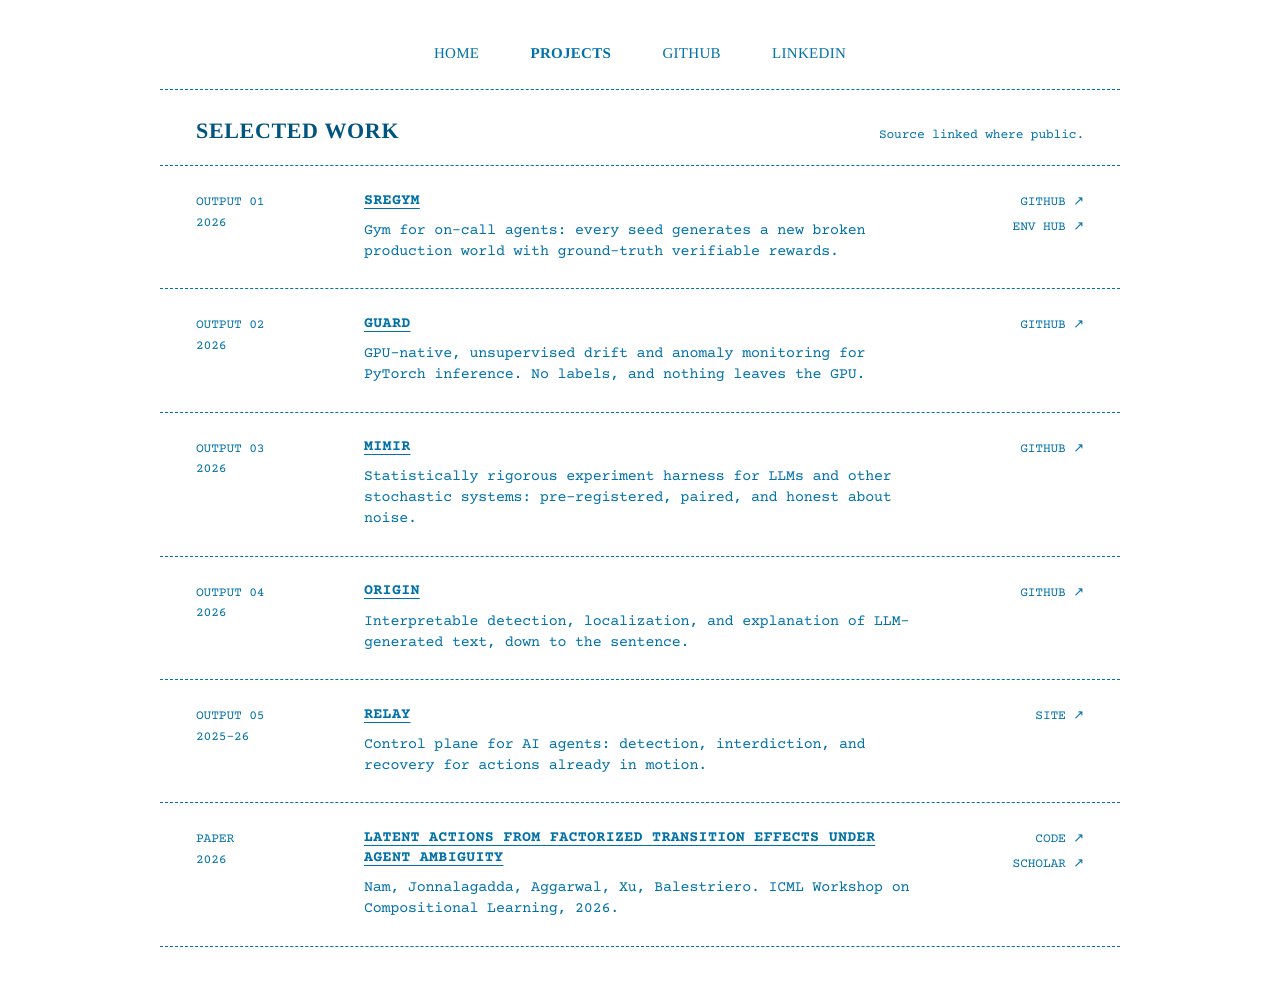
==== projects.html @ c9cc4f4c "add project pages" ====
<!DOCTYPE html>
<html lang="en">
<head>
  <meta charset="utf-8">
  <meta name="viewport" content="width=device-width, initial-scale=1">
  <title>Projects · Eric Xu</title>
  <meta name="description" content="Selected projects by Eric Xu: agent environments, ML monitoring, experiment tooling, and research.">
  <meta name="theme-color" content="#ffffff">
  <link rel="icon" href="favicon.svg" type="image/svg+xml">
  <link rel="preconnect" href="https://fonts.googleapis.com">
  <link rel="preconnect" href="https://fonts.gstatic.com" crossorigin>
  <link href="https://fonts.googleapis.com/css2?family=Courier+Prime:ital,wght@0,400;0,700;1,400&display=swap" rel="stylesheet">
  <link rel="stylesheet" href="style.css">
</head>
<body>
  <div class="page page--top">

    <nav class="nav" aria-label="Links">
      <a class="nav__link" href="/">Home</a>
      <a class="nav__link nav__link--current" href="projects.html" aria-current="page">Projects</a>
      <a class="nav__link" href="https://github.com/ericxu88" target="_blank" rel="noopener">GitHub</a>
      <a class="nav__link" href="https://linkedin.com/in/ericxu88" target="_blank" rel="noopener">LinkedIn</a>
    </nav>

    <main class="projects" aria-labelledby="projects-title">

      <header class="projects__head">
        <h1 class="projects__title" id="projects-title">Selected Work</h1>
        <p class="projects__note">Source linked where public.</p>
      </header>

      <!-- EDIT: one <li class="project"> per project. Keep descriptions to one line. -->
      <ol class="projects__list">

        <li class="project">
          <div class="project__meta"><span>Output 01</span><span>2026</span></div>
          <div class="project__body">
            <h2 class="project__name"><a href="projects/sregym.html">SREGym</a></h2>
            <p class="project__desc">Gym for on-call agents: every seed generates a new broken production world with ground-truth verifiable rewards.</p>
          </div>
          <div class="project__links">
            <a href="https://github.com/ericxu88/SREGym" target="_blank" rel="noopener">GitHub</a>
            <a href="https://app.primeintellect.ai/dashboard/environments/ericxu88/sregym-env" target="_blank" rel="noopener">Env Hub</a>
          </div>
        </li>

        <li class="project">
          <div class="project__meta"><span>Output 02</span><span>2026</span></div>
          <div class="project__body">
            <h2 class="project__name"><a href="projects/guard.html">GUARD</a></h2>
            <p class="project__desc">GPU-native, unsupervised drift and anomaly monitoring for PyTorch inference. No labels, and nothing leaves the GPU.</p>
          </div>
          <div class="project__links">
            <a href="https://github.com/ericxu88/GUARD" target="_blank" rel="noopener">GitHub</a>
          </div>
        </li>

        <li class="project">
          <div class="project__meta"><span>Output 03</span><span>2026</span></div>
          <div class="project__body">
            <h2 class="project__name"><a href="projects/mimir.html">mimir</a></h2>
            <p class="project__desc">Statistically rigorous experiment harness for LLMs and other stochastic systems: pre-registered, paired, and honest about noise.</p>
          </div>
          <div class="project__links">
            <a href="https://github.com/ericxu88/mimir" target="_blank" rel="noopener">GitHub</a>
          </div>
        </li>

        <li class="project">
          <div class="project__meta"><span>Output 04</span><span>2026</span></div>
          <div class="project__body">
            <h2 class="project__name"><a href="projects/origin.html">Origin</a></h2>
            <p class="project__desc">Interpretable detection, localization, and explanation of LLM-generated text, down to the sentence.</p>
          </div>
          <div class="project__links">
            <a href="https://github.com/ericxu88/origin" target="_blank" rel="noopener">GitHub</a>
          </div>
        </li>

        <li class="project">
          <div class="project__meta"><span>Output 05</span><span>2025-26</span></div>
          <div class="project__body">
            <h2 class="project__name"><a href="https://www.relaydev.ai" target="_blank" rel="noopener">Relay</a></h2>
            <p class="project__desc">Control plane for AI agents: detection, interdiction, and recovery for actions already in motion.</p>
          </div>
          <div class="project__links">
            <a href="https://www.relaydev.ai" target="_blank" rel="noopener">Site</a>
          </div>
        </li>

        <li class="project">
          <div class="project__meta"><span>Paper</span><span>2026</span></div>
          <div class="project__body">
            <h2 class="project__name"><a href="https://github.com/Hazel-Heejeong-Nam/lam_agent_ambiguity" target="_blank" rel="noopener">Latent Actions from Factorized Transition Effects under Agent Ambiguity</a></h2>
            <p class="project__desc">Nam, Jonnalagadda, Aggarwal, Xu, Balestriero. ICML Workshop on Compositional Learning, 2026.</p>
          </div>
          <div class="project__links">
            <a href="https://github.com/Hazel-Heejeong-Nam/lam_agent_ambiguity" target="_blank" rel="noopener">Code</a>
            <a href="https://scholar.google.com/citations?user=xnSDXe4AAAAJ" target="_blank" rel="noopener">Scholar</a>
          </div>
        </li>

      </ol>
    </main>


  </div>
</body>
</html>
---- style.css ----
/* ==========================================================================
   ericxu.xyz — business card
   Palette + type borrowed from nousresearch.com (white paper, cyanotype blue,
   Courier body, uppercase serif nav, dashed rules). Layout borrowed from
   fauzanrahman.com (phone top-left, school top-right, name centred, info
   line along the bottom).
   ========================================================================== */

:root {
  --paper:     #ffffff;
  --ink:       #0071a9;   /* nous body / link blue            */
  --ink-deep:  #00547e;   /* nous dark blue, used for the name */
  --rule:      #0071a9;

  --font-mono:  "Courier Prime", "Courier New", Courier, monospace;
  /* Nous uses the pixel-serif "Mondwest" for its nav, falling back to Times.
     Drop a licensed Mondwest .woff2 in ./fonts and uncomment the @font-face
     below to get the exact look; Times New Roman is the honest fallback. */
  --font-serif: "Mondwest", "Times New Roman", Times, serif;

  --card-width: 960px;
}

/* @font-face {
  font-family: "Mondwest";
  src: url("fonts/Mondwest-Regular.woff2") format("woff2");
  font-weight: 400 800;
  font-display: swap;
} */

*, *::before, *::after { box-sizing: border-box; }

html, body { height: 100%; }

body {
  margin: 0;
  background: var(--paper);
  color: var(--ink);
  font-family: var(--font-mono);
  font-size: 15px;
  letter-spacing: -0.2px;
  line-height: 1.4;
  -webkit-font-smoothing: antialiased;
  text-rendering: geometricPrecision;
}

::selection { background: var(--ink); color: var(--paper); }

a {
  color: inherit;
  text-decoration: none;
}
a:focus-visible {
  outline: 1px dashed var(--ink);
  outline-offset: 4px;
}

p, h1 { margin: 0; }

/* --------------------------------------------------------------------------
   Page frame
   -------------------------------------------------------------------------- */

.page {
  min-height: 100%;
  display: flex;
  flex-direction: column;
  align-items: center;
  justify-content: center;
  padding: 2.5rem clamp(1.25rem, 4vw, 3rem) 3rem;
}

/* --------------------------------------------------------------------------
   Nav — nous.com header: uppercase serif, evenly spaced, centred
   -------------------------------------------------------------------------- */

.nav {
  width: min(100%, var(--card-width));
  display: flex;
  justify-content: center;
  flex-wrap: wrap;
  gap: 0.25rem clamp(1.5rem, 4vw, 3.25rem);
  padding: 0 0 1.25rem;
  font-family: var(--font-serif);
  font-size: 15px;
  font-weight: 500;
  letter-spacing: 0.02em;
  text-transform: uppercase;
  color: var(--ink);
}

.nav__link { position: relative; padding: 0.25rem 0; }
.nav__link--current { font-weight: 800; }
.nav__link::after {
  content: "";
  position: absolute;
  left: 0; right: 0; bottom: 0;
  border-bottom: 1px solid currentColor;
  transform: scaleX(0);
  transform-origin: left;
  transition: transform 160ms ease;
}
.nav__link:hover::after,
.nav__link:focus-visible::after { transform: scaleX(1); }

/* --------------------------------------------------------------------------
   Card — sits between two dashed rules, like one nous.com section
   -------------------------------------------------------------------------- */

.card {
  width: min(100%, var(--card-width));
  min-height: min(560px, 72vh);
  display: grid;
  grid-template-rows: auto 1fr auto;
  border-top:    1px dashed var(--rule);
  border-bottom: 1px dashed var(--rule);
  padding: clamp(1.5rem, 4vw, 2.75rem) clamp(0.5rem, 3vw, 2.25rem);
}

/* Top row: phone left, school right */
.card__top {
  display: flex;
  justify-content: space-between;
  align-items: flex-start;
  gap: 2rem;
}

.card__phone {
  font-size: 15px;
  padding-top: 0.2rem;
}
.card__phone a:hover { text-decoration: underline; text-underline-offset: 3px; }

.card__school { text-align: right; }
.card__school-name {
  font-family: var(--font-serif);
  font-size: 22px;
  font-weight: 700;
  letter-spacing: 0.03em;
  text-transform: uppercase;
  line-height: 1.15;
  color: var(--ink-deep);
}
.card__school-sub {
  margin-top: 0.35rem;
  font-size: 13px;
  display: flex;
  flex-wrap: wrap;
  justify-content: flex-end;
  column-gap: 0.5rem;
  row-gap: 0.2rem;
}
.card__school-sub .group {
  display: inline-flex;
  flex-wrap: wrap;
  justify-content: flex-end;
  column-gap: 0.5rem;
  white-space: nowrap;
}

/* Centre: name + email */
.card__center {
  align-self: center;
  text-align: center;
  padding: 2.5rem 0;
}

.card__name {
  font-family: var(--font-serif);
  font-size: clamp(38px, 6.2vw, 62px);
  font-weight: 700;
  letter-spacing: 0.08em;
  text-transform: uppercase;
  line-height: 1;
  color: var(--ink-deep);
  /* nudge so the trailing tracking doesn't push it off-centre */
  padding-left: 0.08em;
}

.card__email {
  margin-top: 0.9rem;
  font-size: 17px;
}
.card__email a {
  text-decoration: underline;
  text-decoration-thickness: 1px;
  text-underline-offset: 4px;
}
.card__email a:hover { color: var(--ink-deep); }

/* Bottom row: single info line */
.card__bottom { text-align: center; }

.card__line {
  display: flex;
  flex-wrap: wrap;
  justify-content: center;
  align-items: baseline;
  column-gap: 0.75rem;
  row-gap: 0.5rem;
  font-size: 15px;
}
.card__line .group {
  display: inline-flex;
  flex-wrap: wrap;
  justify-content: center;
  align-items: baseline;
  column-gap: 0.75rem;
  row-gap: 0.5rem;
  white-space: nowrap;
}

.sep { opacity: 0.55; }
.slash { opacity: 0.55; padding: 0 0.1em; }

.card__resume {
  font-weight: 700;
  text-transform: uppercase;
  text-decoration: underline;
  text-decoration-thickness: 1px;
  text-underline-offset: 4px;
}
.card__resume:hover { color: var(--ink-deep); }


/* --------------------------------------------------------------------------
   Projects page — one nous.com-style section per project, dashed rules between
   -------------------------------------------------------------------------- */

.page--top { justify-content: flex-start; }

.projects { width: min(100%, var(--card-width)); }

.projects__head {
  display: flex;
  justify-content: space-between;
  align-items: baseline;
  gap: 1rem;
  padding: 1.75rem clamp(0.5rem, 3vw, 2.25rem) 1.25rem;
  border-top: 1px dashed var(--rule);
}
.projects__title {
  font-family: var(--font-serif);
  font-size: 22px;
  font-weight: 700;
  letter-spacing: 0.03em;
  text-transform: uppercase;
  line-height: 1.15;
  color: var(--ink-deep);
}
.projects__note { font-size: 13px; }

.projects__list {
  list-style: none;
  margin: 0;
  padding: 0;
  border-bottom: 1px dashed var(--rule);
}

.project {
  display: grid;
  grid-template-columns: 8.5rem minmax(0, 1fr) 8rem;
  column-gap: 2rem;
  padding: 1.6rem clamp(0.5rem, 3vw, 2.25rem);
  border-top: 1px dashed var(--rule);
}

.project__meta {
  display: flex;
  flex-direction: column;
  gap: 0.15rem;
  font-size: 13px;
  text-transform: uppercase;
  padding-top: 0.15rem;
}

.project__name {
  margin: 0 0 0.55rem;
  font-family: var(--font-mono);
  font-size: 15px;
  font-weight: 700;
  letter-spacing: 0.02em;
  text-transform: uppercase;
  line-height: 1.35;
  color: var(--ink);
}
.project__name a {
  text-decoration: underline;
  text-decoration-thickness: 1px;
  text-underline-offset: 4px;
}
.project__name a:hover { color: var(--ink-deep); }

.project__desc {
  font-size: 15px;
  max-width: 62ch;
}

.project__links {
  display: flex;
  flex-direction: column;
  align-items: flex-end;
  gap: 0.4rem;
  font-size: 13px;
  text-transform: uppercase;
  padding-top: 0.15rem;
}
.project__links a::after { content: " \2197"; }
.project__links a:hover { text-decoration: underline; text-underline-offset: 3px; }

@media (max-width: 760px) {
  .project { grid-template-columns: 1fr; row-gap: 0.6rem; }
  .project__meta { flex-direction: row; gap: 0.9rem; }
  .project__links { flex-direction: row; align-items: center; gap: 1.25rem; padding-top: 0.2rem; }
}

/* --------------------------------------------------------------------------
   Project pages — paper-style header, figure + abstract, labelled sections
   -------------------------------------------------------------------------- */

.paper { width: min(100%, var(--card-width)); }

.paper__head {
  text-align: center;
  padding: 2.5rem clamp(0.5rem, 3vw, 2.25rem) 2rem;
  border-top: 1px dashed var(--rule);
  border-bottom: 1px dashed var(--rule);
}
.paper__kicker {
  font-size: 12px;
  letter-spacing: 0.08em;
  text-transform: uppercase;
}
.paper__title {
  margin-top: 0.9rem;
  font-family: var(--font-serif);
  font-size: clamp(30px, 4.6vw, 46px);
  font-weight: 700;
  letter-spacing: 0.06em;
  text-transform: uppercase;
  line-height: 1.05;
  color: var(--ink-deep);
  padding-left: 0.06em;
}
.paper__sub {
  margin: 0.9rem auto 0;
  max-width: 58ch;
  font-size: 15px;
}
.paper__byline {
  margin-top: 1.1rem;
  font-size: 13px;
}
.paper__meta {
  margin-top: 0.35rem;
  font-size: 12px;
  letter-spacing: 0.06em;
  text-transform: uppercase;
}
.paper__byline .dot, .paper__meta .dot { opacity: 0.55; padding: 0 0.35rem; }
.paper__links {
  margin-top: 1.25rem;
  display: flex;
  justify-content: center;
  flex-wrap: wrap;
  gap: 0.5rem 1.75rem;
  font-size: 13px;
  text-transform: uppercase;
}
.paper__links a::after { content: " \2197"; }
.paper__links a:hover { text-decoration: underline; text-underline-offset: 3px; }

/* Hero: figure on the left, abstract on the right (nous.com section layout) */
.paper__hero {
  display: grid;
  grid-template-columns: minmax(0, 5fr) minmax(0, 7fr);
  column-gap: 2.5rem;
  row-gap: 1.5rem;
  align-items: start;
  padding: 2rem clamp(0.5rem, 3vw, 2.25rem);
  border-bottom: 1px dashed var(--rule);
}

.fig { margin: 0; }
.fig img { display: block; width: 100%; height: auto; }
/* black line art on white -> blue line art on white */
.fig__ink { background: var(--ink); }
.fig__ink img { mix-blend-mode: lighten; }
/* dark UI screenshot -> cyanotype */
.fig--cyan img {
  filter: grayscale(1) sepia(1) hue-rotate(172deg) saturate(2.4) brightness(1.05);
  border: 1px dashed var(--rule);
}
.fig figcaption {
  margin-top: 0.6rem;
  font-size: 12px;
  line-height: 1.45;
}
.fig .code {
  margin: 0;
  font-size: 12px;
}

/* Sections: label column + body column */
.sec {
  display: grid;
  grid-template-columns: 11rem minmax(0, 1fr);
  column-gap: 2.5rem;
  row-gap: 0.75rem;
  padding: 1.9rem clamp(0.5rem, 3vw, 2.25rem);
  border-bottom: 1px dashed var(--rule);
}
.sec__title, .hero__title {
  margin: 0;
  font-family: var(--font-mono);
  font-size: 13px;
  font-weight: 700;
  letter-spacing: 0.04em;
  text-transform: uppercase;
  line-height: 1.4;
  color: var(--ink);
}
.sec__title > span, .hero__title > span {
  text-decoration: underline;
  text-decoration-thickness: 1px;
  text-underline-offset: 4px;
}
.hero__title { margin-bottom: 0.9rem; }
.sec__body { font-size: 15px; }
.sec__body p, .sec__body ul { max-width: 66ch; }
.sec__body p + p, .sec__body p + ul, .sec__body ul + p, .sec__body p + .code, .sec__body .code + p,
.sec__body p + .tbl, .sec__body .tbl + p, .sec__body p + figure, .sec__body figure + p, .sec__body ul + .code,
.sec__body .code + .code, .sec__body .tbl + .tbl, .sec__body ul + .tbl, .sec__body .tbl + ul { margin-top: 1rem; }
.sec__body ul { margin: 0; padding-left: 1.15rem; }
.sec__body li + li { margin-top: 0.45rem; }
.sec__body a {
  text-decoration: underline;
  text-decoration-thickness: 1px;
  text-underline-offset: 3px;
}
.sec__body a:hover { color: var(--ink-deep); }
.sec__body code {
  font-family: var(--font-mono);
  font-size: 0.95em;
  background: rgba(0, 113, 169, 0.08);
  padding: 0 0.3em;
}

.code {
  margin: 0;
  padding: 0.9rem 1rem;
  border: 1px dashed var(--rule);
  font-family: var(--font-mono);
  font-size: 12.5px;
  line-height: 1.5;
  white-space: pre;
  overflow-x: auto;
  color: var(--ink);
  letter-spacing: 0;
}

.tbl {
  width: 100%;
  border-collapse: collapse;
  font-size: 13px;
}
.tbl th, .tbl td {
  text-align: left;
  vertical-align: top;
  padding: 0.45rem 0.75rem 0.45rem 0;
  border-bottom: 1px dashed rgba(0, 113, 169, 0.4);
}
.tbl th {
  font-size: 11px;
  letter-spacing: 0.06em;
  text-transform: uppercase;
  font-weight: 700;
}
.tbl td.num { white-space: nowrap; }
.tbl-wrap { overflow-x: auto; }

.paper__foot {
  padding: 1.5rem clamp(0.5rem, 3vw, 2.25rem) 0;
  font-size: 13px;
  text-transform: uppercase;
}
.paper__foot a:hover { text-decoration: underline; text-underline-offset: 3px; }

@media (max-width: 760px) {
  .paper__hero { grid-template-columns: minmax(0, 1fr); }
  .sec { grid-template-columns: minmax(0, 1fr); row-gap: 0.6rem; }
}

/* --------------------------------------------------------------------------
   Mid widths — bottom line becomes two centred rows, no dangling separator
   -------------------------------------------------------------------------- */

@media (max-width: 980px) {
  .card__line { flex-direction: column; align-items: center; }
  .card__line .sep--group { display: none; }
}

/* --------------------------------------------------------------------------
   Small screens — everything stacks and centres
   -------------------------------------------------------------------------- */

@media (max-width: 640px) {
  .card {
    min-height: min(500px, 68vh);
    padding-inline: 0.25rem;
  }
  .card__top {
    flex-direction: column;
    align-items: center;
    text-align: center;
    gap: 1rem;
  }
  .card__school { text-align: center; }
  .card__school-name { font-size: 20px; }
  .card__school-sub { flex-direction: column; align-items: center; }
  .card__school-sub .group { justify-content: center; }
  .card__school-sub .sep--group { display: none; }
  .card__center { padding: 2rem 0; }
  .card__line .group { flex-direction: column; align-items: center; }
  .card__line .sep { display: none; }
  .projects__head { flex-direction: column; align-items: flex-start; gap: 0.35rem; }
}

@media (prefers-reduced-motion: reduce) {
  .nav__link::after { transition: none; }
}

@media print {
  .nav { display: none; }
  .page { padding: 0; min-height: auto; }
  .card { min-height: 3.5in; }
}
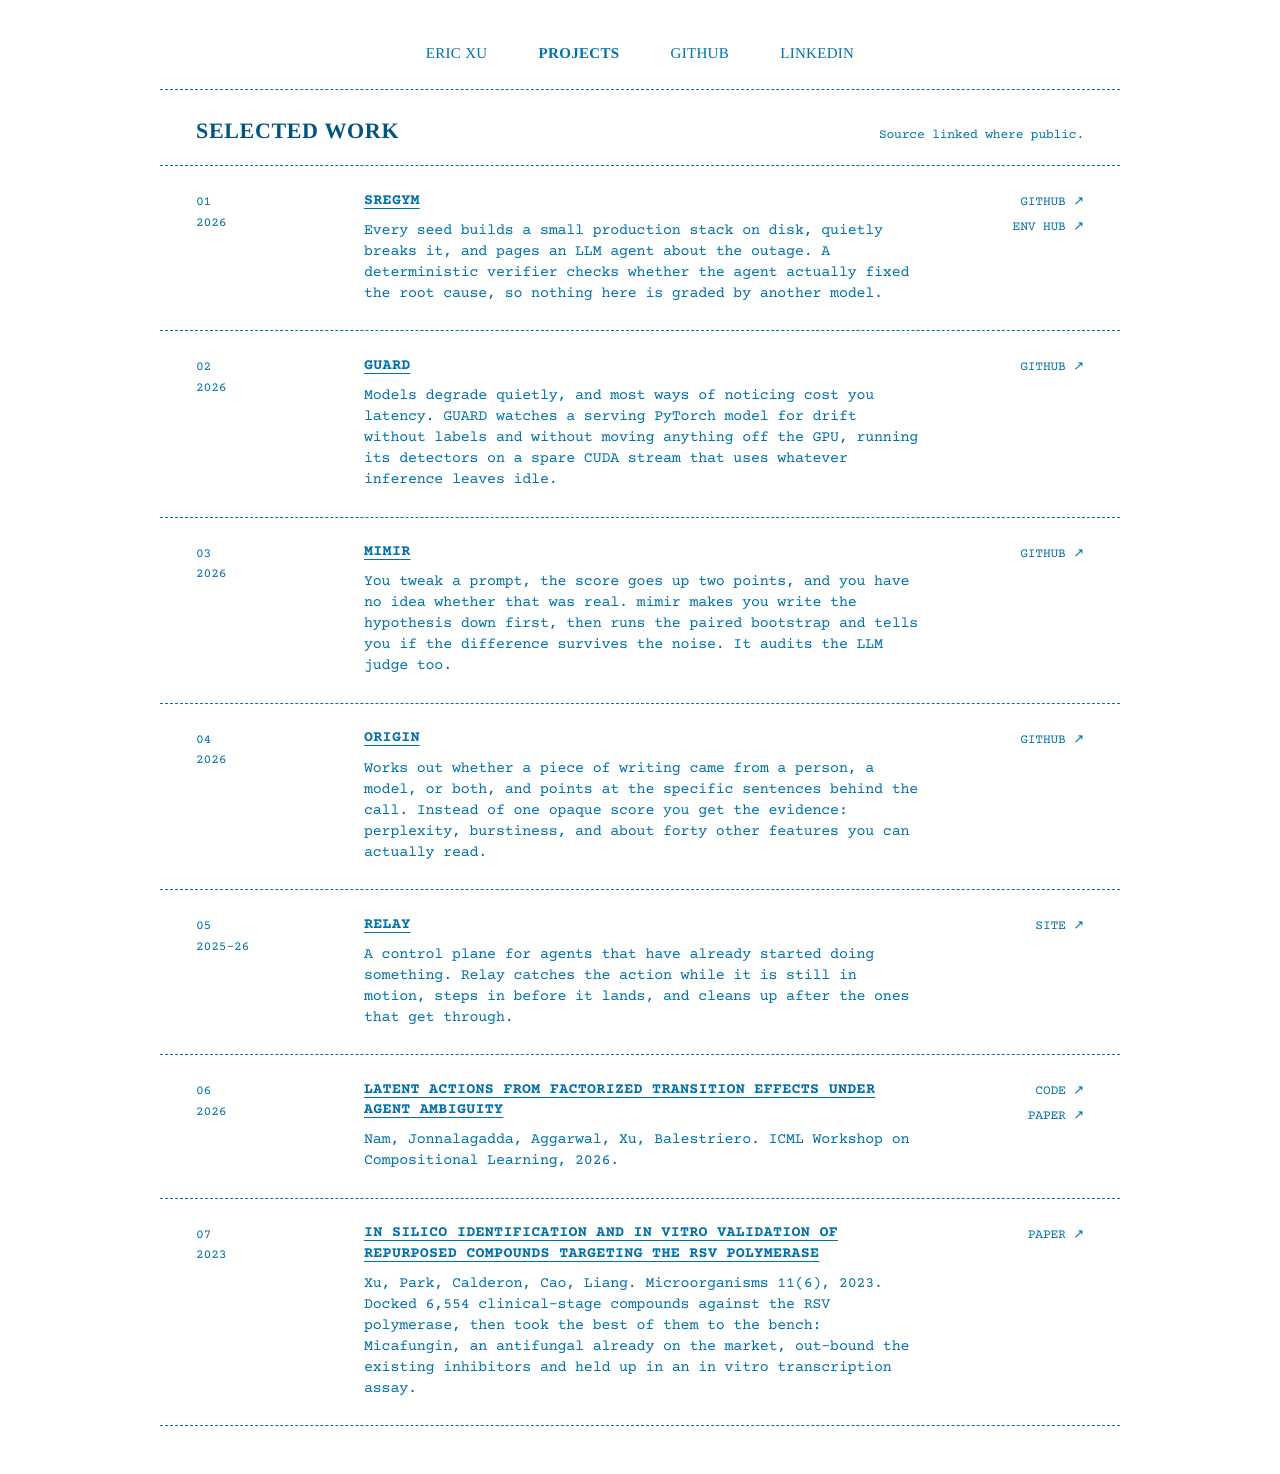
==== commit 3c0651b3: "Fix" ====
--- a/projects.html
+++ b/projects.html
@@ -16,7 +16,7 @@
   <div class="page page--top">
 
     <nav class="nav" aria-label="Links">
-      <a class="nav__link" href="/">Home</a>
+      <a class="nav__link" href="/">Eric Xu</a>
       <a class="nav__link nav__link--current" href="projects.html" aria-current="page">Projects</a>
       <a class="nav__link" href="https://github.com/ericxu88" target="_blank" rel="noopener">GitHub</a>
       <a class="nav__link" href="https://linkedin.com/in/ericxu88" target="_blank" rel="noopener">LinkedIn</a>
@@ -29,14 +29,14 @@
         <p class="projects__note">Source linked where public.</p>
       </header>
 
-      <!-- EDIT: one <li class="project"> per project. Keep descriptions to one line. -->
+      <!-- EDIT: one <li class="project"> per project. -->
       <ol class="projects__list">
 
         <li class="project">
-          <div class="project__meta"><span>Output 01</span><span>2026</span></div>
+          <div class="project__meta"><span>01</span><span>2026</span></div>
           <div class="project__body">
             <h2 class="project__name"><a href="projects/sregym.html">SREGym</a></h2>
-            <p class="project__desc">Gym for on-call agents: every seed generates a new broken production world with ground-truth verifiable rewards.</p>
+            <p class="project__desc">Every seed builds a small production stack on disk, quietly breaks it, and pages an LLM agent about the outage. A deterministic verifier checks whether the agent actually fixed the root cause, so nothing here is graded by another model.</p>
           </div>
           <div class="project__links">
             <a href="https://github.com/ericxu88/SREGym" target="_blank" rel="noopener">GitHub</a>
@@ -45,10 +45,10 @@
         </li>
 
         <li class="project">
-          <div class="project__meta"><span>Output 02</span><span>2026</span></div>
+          <div class="project__meta"><span>02</span><span>2026</span></div>
           <div class="project__body">
             <h2 class="project__name"><a href="projects/guard.html">GUARD</a></h2>
-            <p class="project__desc">GPU-native, unsupervised drift and anomaly monitoring for PyTorch inference. No labels, and nothing leaves the GPU.</p>
+            <p class="project__desc">Models degrade quietly, and most ways of noticing cost you latency. GUARD watches a serving PyTorch model for drift without labels and without moving anything off the GPU, running its detectors on a spare CUDA stream that uses whatever inference leaves idle.</p>
           </div>
           <div class="project__links">
             <a href="https://github.com/ericxu88/GUARD" target="_blank" rel="noopener">GitHub</a>
@@ -56,10 +56,10 @@
         </li>
 
         <li class="project">
-          <div class="project__meta"><span>Output 03</span><span>2026</span></div>
+          <div class="project__meta"><span>03</span><span>2026</span></div>
           <div class="project__body">
             <h2 class="project__name"><a href="projects/mimir.html">mimir</a></h2>
-            <p class="project__desc">Statistically rigorous experiment harness for LLMs and other stochastic systems: pre-registered, paired, and honest about noise.</p>
+            <p class="project__desc">You tweak a prompt, the score goes up two points, and you have no idea whether that was real. mimir makes you write the hypothesis down first, then runs the paired bootstrap and tells you if the difference survives the noise. It audits the LLM judge too.</p>
           </div>
           <div class="project__links">
             <a href="https://github.com/ericxu88/mimir" target="_blank" rel="noopener">GitHub</a>
@@ -67,10 +67,10 @@
         </li>
 
         <li class="project">
-          <div class="project__meta"><span>Output 04</span><span>2026</span></div>
+          <div class="project__meta"><span>04</span><span>2026</span></div>
           <div class="project__body">
             <h2 class="project__name"><a href="projects/origin.html">Origin</a></h2>
-            <p class="project__desc">Interpretable detection, localization, and explanation of LLM-generated text, down to the sentence.</p>
+            <p class="project__desc">Works out whether a piece of writing came from a person, a model, or both, and points at the specific sentences behind the call. Instead of one opaque score you get the evidence: perplexity, burstiness, and about forty other features you can actually read.</p>
           </div>
           <div class="project__links">
             <a href="https://github.com/ericxu88/origin" target="_blank" rel="noopener">GitHub</a>
@@ -78,10 +78,10 @@
         </li>
 
         <li class="project">
-          <div class="project__meta"><span>Output 05</span><span>2025-26</span></div>
+          <div class="project__meta"><span>05</span><span>2025-26</span></div>
           <div class="project__body">
             <h2 class="project__name"><a href="https://www.relaydev.ai" target="_blank" rel="noopener">Relay</a></h2>
-            <p class="project__desc">Control plane for AI agents: detection, interdiction, and recovery for actions already in motion.</p>
+            <p class="project__desc">A control plane for agents that have already started doing something. Relay catches the action while it is still in motion, steps in before it lands, and cleans up after the ones that get through.</p>
           </div>
           <div class="project__links">
             <a href="https://www.relaydev.ai" target="_blank" rel="noopener">Site</a>
@@ -89,14 +89,25 @@
         </li>
 
         <li class="project">
-          <div class="project__meta"><span>Paper</span><span>2026</span></div>
+          <div class="project__meta"><span>06</span><span>2026</span></div>
           <div class="project__body">
-            <h2 class="project__name"><a href="https://github.com/Hazel-Heejeong-Nam/lam_agent_ambiguity" target="_blank" rel="noopener">Latent Actions from Factorized Transition Effects under Agent Ambiguity</a></h2>
+            <h2 class="project__name"><a href="https://arxiv.org/abs/2606.30544" target="_blank" rel="noopener">Latent Actions from Factorized Transition Effects under Agent Ambiguity</a></h2>
             <p class="project__desc">Nam, Jonnalagadda, Aggarwal, Xu, Balestriero. ICML Workshop on Compositional Learning, 2026.</p>
           </div>
           <div class="project__links">
             <a href="https://github.com/Hazel-Heejeong-Nam/lam_agent_ambiguity" target="_blank" rel="noopener">Code</a>
-            <a href="https://scholar.google.com/citations?user=xnSDXe4AAAAJ" target="_blank" rel="noopener">Scholar</a>
+            <a href="https://arxiv.org/abs/2606.30544" target="_blank" rel="noopener">Paper</a>
+          </div>
+        </li>
+
+        <li class="project">
+          <div class="project__meta"><span>07</span><span>2023</span></div>
+          <div class="project__body">
+            <h2 class="project__name"><a href="https://pubmed.ncbi.nlm.nih.gov/37375110/" target="_blank" rel="noopener">In Silico Identification and In Vitro Validation of Repurposed Compounds Targeting the RSV Polymerase</a></h2>
+            <p class="project__desc">Xu, Park, Calderon, Cao, Liang. Microorganisms 11(6), 2023. Docked 6,554 clinical-stage compounds against the RSV polymerase, then took the best of them to the bench: Micafungin, an antifungal already on the market, out-bound the existing inhibitors and held up in an in vitro transcription assay.</p>
+          </div>
+          <div class="project__links">
+            <a href="https://pubmed.ncbi.nlm.nih.gov/37375110/" target="_blank" rel="noopener">Paper</a>
           </div>
         </li>
 
--- a/style.css
+++ b/style.css
@@ -315,14 +315,20 @@
 }
 
 /* --------------------------------------------------------------------------
-   Project pages — paper-style header, figure + abstract, labelled sections
+   Project pages. One centred reading column with wide margins. Serif for
+   running text and headings, mono for labels, tables, code and captions.
    -------------------------------------------------------------------------- */
 
-.paper { width: min(100%, var(--card-width)); }
+.paper {
+  width: min(100%, var(--card-width));
+  --font-body: var(--font-serif);
+  --col: 620px;    /* reading column */
+  --col-wide: 780px; /* tables, figures, code */
+}
 
 .paper__head {
   text-align: center;
-  padding: 2.5rem clamp(0.5rem, 3vw, 2.25rem) 2rem;
+  padding: 2.75rem 1rem 2.5rem;
   border-top: 1px dashed var(--rule);
   border-bottom: 1px dashed var(--rule);
 }
@@ -332,7 +338,7 @@
   text-transform: uppercase;
 }
 .paper__title {
-  margin-top: 0.9rem;
+  margin-top: 0.8rem;
   font-family: var(--font-serif);
   font-size: clamp(30px, 4.6vw, 46px);
   font-weight: 700;
@@ -343,23 +349,24 @@
   padding-left: 0.06em;
 }
 .paper__sub {
-  margin: 0.9rem auto 0;
-  max-width: 58ch;
-  font-size: 15px;
-}
-.paper__byline {
-  margin-top: 1.1rem;
-  font-size: 13px;
-}
+  margin: 1rem auto 0;
+  max-width: 44ch;
+  font-family: var(--font-body);
+  font-size: 19px;
+  line-height: 1.35;
+  letter-spacing: 0;
+  color: var(--ink-deep);
+}
+.paper__byline { margin-top: 1.25rem; font-size: 13px; }
 .paper__meta {
-  margin-top: 0.35rem;
+  margin-top: 0.3rem;
   font-size: 12px;
   letter-spacing: 0.06em;
   text-transform: uppercase;
 }
 .paper__byline .dot, .paper__meta .dot { opacity: 0.55; padding: 0 0.35rem; }
 .paper__links {
-  margin-top: 1.25rem;
+  margin-top: 1.4rem;
   display: flex;
   justify-content: center;
   flex-wrap: wrap;
@@ -370,125 +377,185 @@
 .paper__links a::after { content: " \2197"; }
 .paper__links a:hover { text-decoration: underline; text-underline-offset: 3px; }
 
-/* Hero: figure on the left, abstract on the right (nous.com section layout) */
-.paper__hero {
-  display: grid;
-  grid-template-columns: minmax(0, 5fr) minmax(0, 7fr);
-  column-gap: 2.5rem;
-  row-gap: 1.5rem;
-  align-items: start;
-  padding: 2rem clamp(0.5rem, 3vw, 2.25rem);
+/* Column helpers */
+.col, .col-wide { margin-left: auto; margin-right: auto; padding-left: 1rem; padding-right: 1rem; }
+.col { max-width: calc(var(--col) + 2rem); }
+.col-wide { max-width: calc(var(--col-wide) + 2rem); }
+
+/* Sections */
+.sec {
+  padding: 2.75rem 0;
   border-bottom: 1px dashed var(--rule);
 }
+.sec--hero { padding-top: 2.5rem; }
+
+.h2 {
+  margin: 0 0 1.25rem;
+  display: flex;
+  align-items: baseline;
+  gap: 1rem;
+  font-family: var(--font-serif);
+  font-size: 23px;
+  font-weight: 700;
+  letter-spacing: 0.06em;
+  text-transform: uppercase;
+  line-height: 1.2;
+  color: var(--ink-deep);
+}
+.h2 .num {
+  font-family: var(--font-mono);
+  font-size: 12px;
+  font-weight: 400;
+  letter-spacing: 0.08em;
+  color: var(--ink);
+}
+.h3 {
+  margin: 2rem 0 0.6rem;
+  font-family: var(--font-serif);
+  font-size: 18px;
+  font-weight: 700;
+  line-height: 1.3;
+  letter-spacing: 0;
+  color: var(--ink-deep);
+}
+.h2 + .h3 { margin-top: 0.25rem; }
+
+/* Running text */
+.prose {
+  font-family: var(--font-body);
+  font-size: 17px;
+  line-height: 1.65;
+  letter-spacing: 0;
+  color: var(--ink-deep);
+}
+.prose p + p, .prose ul + p, .prose p + ul { margin-top: 1.1rem; }
+.prose ul { margin: 0; padding-left: 1.2rem; }
+.prose li + li { margin-top: 0.5rem; }
+.prose a {
+  text-decoration: underline;
+  text-decoration-thickness: 1px;
+  text-underline-offset: 3px;
+}
+.prose a:hover { color: var(--ink); }
+.prose code {
+  font-family: var(--font-mono);
+  font-size: 0.82em;
+  color: var(--ink);
+}
+.note {
+  font-family: var(--font-mono);
+  font-size: 12px;
+  line-height: 1.5;
+  letter-spacing: -0.2px;
+  color: var(--ink);
+}
+
+/* Figures, tables, code get the wide column and vertical room */
+.block { margin-top: 1.5rem; margin-bottom: 1.5rem; }
+.block + .prose, .block + .h3 { margin-top: 1.5rem; }
+.sec > .block:first-child { margin-top: 0; }
 
 .fig { margin: 0; }
 .fig img { display: block; width: 100%; height: auto; }
-/* black line art on white -> blue line art on white */
 .fig__ink { background: var(--ink); }
 .fig__ink img { mix-blend-mode: lighten; }
-/* dark UI screenshot -> cyanotype */
 .fig--cyan img {
   filter: grayscale(1) sepia(1) hue-rotate(172deg) saturate(2.4) brightness(1.05);
   border: 1px dashed var(--rule);
 }
+.fig--narrow { max-width: 440px; margin: 0 auto; }
 .fig figcaption {
-  margin-top: 0.6rem;
+  margin-top: 0.8rem;
+  font-family: var(--font-mono);
   font-size: 12px;
-  line-height: 1.45;
-}
-.fig .code {
-  margin: 0;
-  font-size: 12px;
-}
-
-/* Sections: label column + body column */
-.sec {
-  display: grid;
-  grid-template-columns: 11rem minmax(0, 1fr);
-  column-gap: 2.5rem;
-  row-gap: 0.75rem;
-  padding: 1.9rem clamp(0.5rem, 3vw, 2.25rem);
-  border-bottom: 1px dashed var(--rule);
-}
-.sec__title, .hero__title {
-  margin: 0;
-  font-family: var(--font-mono);
-  font-size: 13px;
-  font-weight: 700;
-  letter-spacing: 0.04em;
-  text-transform: uppercase;
-  line-height: 1.4;
-  color: var(--ink);
-}
-.sec__title > span, .hero__title > span {
-  text-decoration: underline;
-  text-decoration-thickness: 1px;
-  text-underline-offset: 4px;
-}
-.hero__title { margin-bottom: 0.9rem; }
-.sec__body { font-size: 15px; }
-.sec__body p, .sec__body ul { max-width: 66ch; }
-.sec__body p + p, .sec__body p + ul, .sec__body ul + p, .sec__body p + .code, .sec__body .code + p,
-.sec__body p + .tbl, .sec__body .tbl + p, .sec__body p + figure, .sec__body figure + p, .sec__body ul + .code,
-.sec__body .code + .code, .sec__body .tbl + .tbl, .sec__body ul + .tbl, .sec__body .tbl + ul { margin-top: 1rem; }
-.sec__body ul { margin: 0; padding-left: 1.15rem; }
-.sec__body li + li { margin-top: 0.45rem; }
-.sec__body a {
-  text-decoration: underline;
-  text-decoration-thickness: 1px;
-  text-underline-offset: 3px;
-}
-.sec__body a:hover { color: var(--ink-deep); }
-.sec__body code {
-  font-family: var(--font-mono);
-  font-size: 0.95em;
-  background: rgba(0, 113, 169, 0.08);
-  padding: 0 0.3em;
-}
+  line-height: 1.5;
+  letter-spacing: -0.2px;
+  color: var(--ink);
+  text-align: center;
+}
+.fig .code { margin: 0; font-size: 12px; }
+.diagram { display: block; width: 100%; height: auto; color: var(--ink); }
 
 .code {
   margin: 0;
-  padding: 0.9rem 1rem;
+  padding: 1rem 1.15rem;
   border: 1px dashed var(--rule);
   font-family: var(--font-mono);
   font-size: 12.5px;
-  line-height: 1.5;
+  line-height: 1.6;
   white-space: pre;
   overflow-x: auto;
   color: var(--ink);
   letter-spacing: 0;
 }
 
+.tbl-wrap { overflow-x: auto; }
 .tbl {
   width: 100%;
   border-collapse: collapse;
+  font-family: var(--font-mono);
   font-size: 13px;
+  line-height: 1.45;
+  letter-spacing: -0.2px;
+  color: var(--ink);
 }
 .tbl th, .tbl td {
   text-align: left;
   vertical-align: top;
-  padding: 0.45rem 0.75rem 0.45rem 0;
-  border-bottom: 1px dashed rgba(0, 113, 169, 0.4);
-}
-.tbl th {
+  padding: 0.65rem 1.5rem 0.65rem 0;
+  border-bottom: 1px solid rgba(0, 113, 169, 0.22);
+}
+.tbl th:last-child, .tbl td:last-child { padding-right: 0; }
+.tbl thead th {
   font-size: 11px;
-  letter-spacing: 0.06em;
-  text-transform: uppercase;
-  font-weight: 700;
-}
+  letter-spacing: 0.08em;
+  text-transform: uppercase;
+  font-weight: 700;
+  border-bottom: 1px solid var(--ink);
+}
+.tbl tbody tr:last-child td { border-bottom: 0; }
 .tbl td.num { white-space: nowrap; }
-.tbl-wrap { overflow-x: auto; }
+.tbl td.key { white-space: nowrap; font-weight: 700; }
+.tbl code { font: inherit; }
+.tbl--wide { min-width: 34rem; }
+.tbl--mid { min-width: 26rem; }
+.tbl caption {
+  caption-side: bottom;
+  text-align: left;
+  padding-top: 0.75rem;
+  font-size: 12px;
+  letter-spacing: -0.2px;
+}
+
+/* small inline bar: <span class="bar" style="--v:58"></span> */
+.bar {
+  display: inline-block;
+  width: 56px;
+  height: 6px;
+  margin-right: 0.5rem;
+  vertical-align: middle;
+  background: rgba(0, 113, 169, 0.15);
+  position: relative;
+}
+.bar::after {
+  content: "";
+  position: absolute;
+  inset: 0;
+  width: calc(var(--v) * 1%);
+  background: var(--ink);
+}
 
 .paper__foot {
-  padding: 1.5rem clamp(0.5rem, 3vw, 2.25rem) 0;
+  padding: 1.75rem 1rem 0;
   font-size: 13px;
   text-transform: uppercase;
 }
 .paper__foot a:hover { text-decoration: underline; text-underline-offset: 3px; }
 
-@media (max-width: 760px) {
-  .paper__hero { grid-template-columns: minmax(0, 1fr); }
-  .sec { grid-template-columns: minmax(0, 1fr); row-gap: 0.6rem; }
+@media (max-width: 640px) {
+  .sec { padding: 2.25rem 0; }
+  .h2 { font-size: 20px; }
+  .prose { font-size: 16px; }
 }
 
 /* --------------------------------------------------------------------------
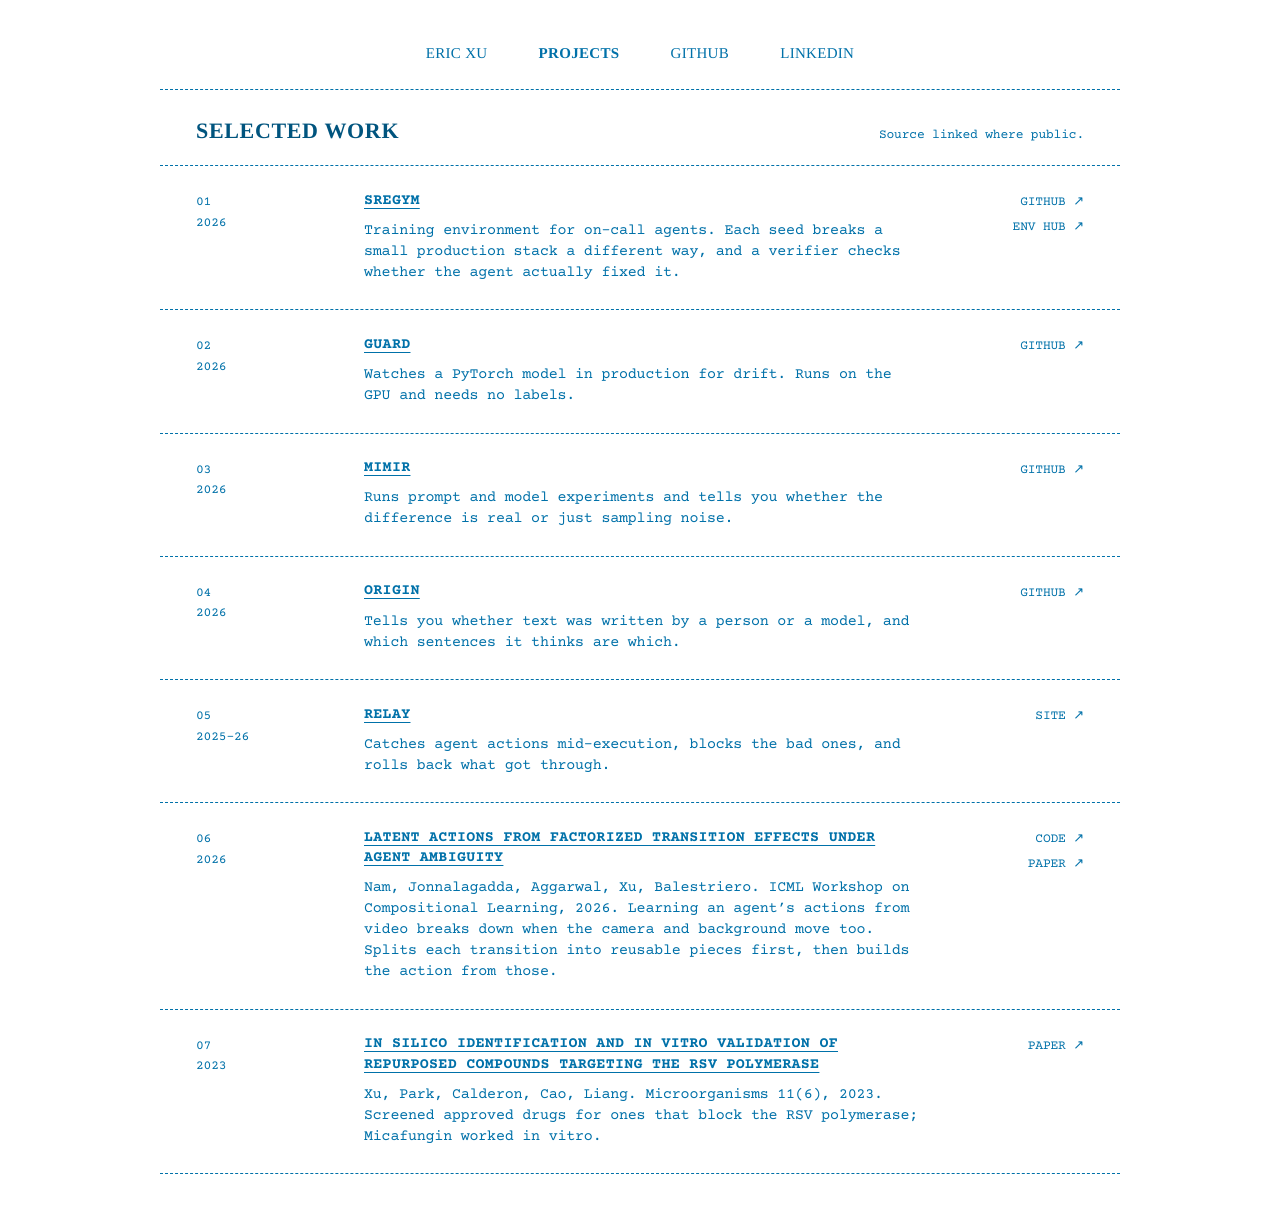
==== commit f67fec9b: "fix" ====
--- a/projects.html
+++ b/projects.html
@@ -36,7 +36,7 @@
           <div class="project__meta"><span>01</span><span>2026</span></div>
           <div class="project__body">
             <h2 class="project__name"><a href="projects/sregym.html">SREGym</a></h2>
-            <p class="project__desc">Every seed builds a small production stack on disk, quietly breaks it, and pages an LLM agent about the outage. A deterministic verifier checks whether the agent actually fixed the root cause, so nothing here is graded by another model.</p>
+            <p class="project__desc">Training environment for on-call agents. Each seed breaks a small production stack a different way, and a verifier checks whether the agent actually fixed it.</p>
           </div>
           <div class="project__links">
             <a href="https://github.com/ericxu88/SREGym" target="_blank" rel="noopener">GitHub</a>
@@ -48,7 +48,7 @@
           <div class="project__meta"><span>02</span><span>2026</span></div>
           <div class="project__body">
             <h2 class="project__name"><a href="projects/guard.html">GUARD</a></h2>
-            <p class="project__desc">Models degrade quietly, and most ways of noticing cost you latency. GUARD watches a serving PyTorch model for drift without labels and without moving anything off the GPU, running its detectors on a spare CUDA stream that uses whatever inference leaves idle.</p>
+            <p class="project__desc">Watches a PyTorch model in production for drift. Runs on the GPU and needs no labels.</p>
           </div>
           <div class="project__links">
             <a href="https://github.com/ericxu88/GUARD" target="_blank" rel="noopener">GitHub</a>
@@ -59,7 +59,7 @@
           <div class="project__meta"><span>03</span><span>2026</span></div>
           <div class="project__body">
             <h2 class="project__name"><a href="projects/mimir.html">mimir</a></h2>
-            <p class="project__desc">You tweak a prompt, the score goes up two points, and you have no idea whether that was real. mimir makes you write the hypothesis down first, then runs the paired bootstrap and tells you if the difference survives the noise. It audits the LLM judge too.</p>
+            <p class="project__desc">Runs prompt and model experiments and tells you whether the difference is real or just sampling noise.</p>
           </div>
           <div class="project__links">
             <a href="https://github.com/ericxu88/mimir" target="_blank" rel="noopener">GitHub</a>
@@ -70,7 +70,7 @@
           <div class="project__meta"><span>04</span><span>2026</span></div>
           <div class="project__body">
             <h2 class="project__name"><a href="projects/origin.html">Origin</a></h2>
-            <p class="project__desc">Works out whether a piece of writing came from a person, a model, or both, and points at the specific sentences behind the call. Instead of one opaque score you get the evidence: perplexity, burstiness, and about forty other features you can actually read.</p>
+            <p class="project__desc">Tells you whether text was written by a person or a model, and which sentences it thinks are which.</p>
           </div>
           <div class="project__links">
             <a href="https://github.com/ericxu88/origin" target="_blank" rel="noopener">GitHub</a>
@@ -81,7 +81,7 @@
           <div class="project__meta"><span>05</span><span>2025-26</span></div>
           <div class="project__body">
             <h2 class="project__name"><a href="https://www.relaydev.ai" target="_blank" rel="noopener">Relay</a></h2>
-            <p class="project__desc">A control plane for agents that have already started doing something. Relay catches the action while it is still in motion, steps in before it lands, and cleans up after the ones that get through.</p>
+            <p class="project__desc">Catches agent actions mid-execution, blocks the bad ones, and rolls back what got through.</p>
           </div>
           <div class="project__links">
             <a href="https://www.relaydev.ai" target="_blank" rel="noopener">Site</a>
@@ -92,7 +92,7 @@
           <div class="project__meta"><span>06</span><span>2026</span></div>
           <div class="project__body">
             <h2 class="project__name"><a href="https://arxiv.org/abs/2606.30544" target="_blank" rel="noopener">Latent Actions from Factorized Transition Effects under Agent Ambiguity</a></h2>
-            <p class="project__desc">Nam, Jonnalagadda, Aggarwal, Xu, Balestriero. ICML Workshop on Compositional Learning, 2026.</p>
+            <p class="project__desc">Nam, Jonnalagadda, Aggarwal, Xu, Balestriero. ICML Workshop on Compositional Learning, 2026. Learning an agent&rsquo;s actions from video breaks down when the camera and background move too. Splits each transition into reusable pieces first, then builds the action from those.</p>
           </div>
           <div class="project__links">
             <a href="https://github.com/Hazel-Heejeong-Nam/lam_agent_ambiguity" target="_blank" rel="noopener">Code</a>
@@ -104,7 +104,7 @@
           <div class="project__meta"><span>07</span><span>2023</span></div>
           <div class="project__body">
             <h2 class="project__name"><a href="https://pubmed.ncbi.nlm.nih.gov/37375110/" target="_blank" rel="noopener">In Silico Identification and In Vitro Validation of Repurposed Compounds Targeting the RSV Polymerase</a></h2>
-            <p class="project__desc">Xu, Park, Calderon, Cao, Liang. Microorganisms 11(6), 2023. Docked 6,554 clinical-stage compounds against the RSV polymerase, then took the best of them to the bench: Micafungin, an antifungal already on the market, out-bound the existing inhibitors and held up in an in vitro transcription assay.</p>
+            <p class="project__desc">Xu, Park, Calderon, Cao, Liang. Microorganisms 11(6), 2023. Screened approved drugs for ones that block the RSV polymerase; Micafungin worked in vitro.</p>
           </div>
           <div class="project__links">
             <a href="https://pubmed.ncbi.nlm.nih.gov/37375110/" target="_blank" rel="noopener">Paper</a>
